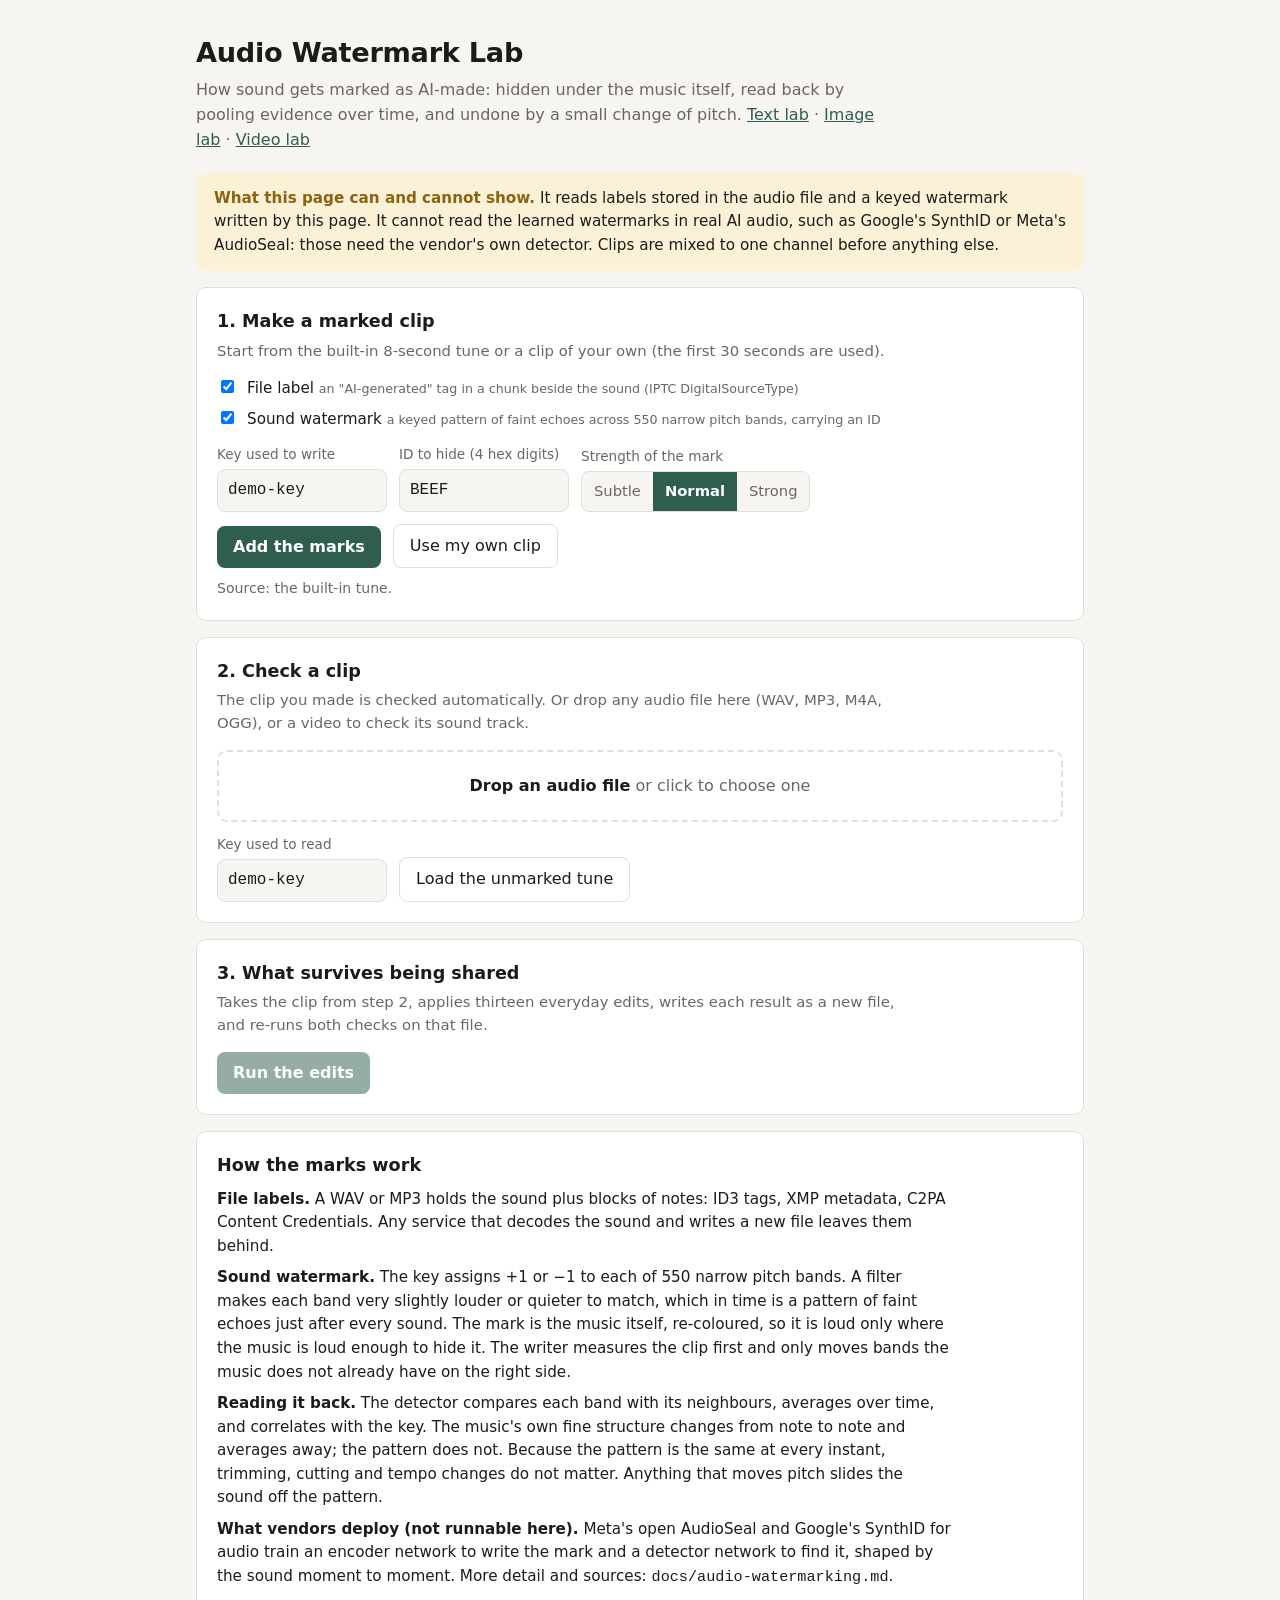
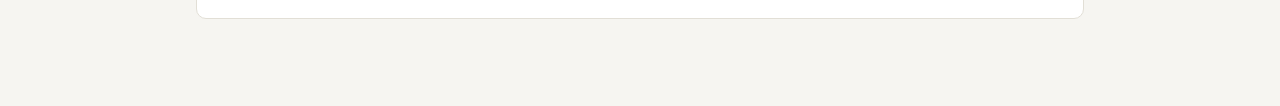
==== web/audio.html @ a5cd8087 "Initial commit" ====
<!DOCTYPE html>
<html lang="en">
<head>
<meta charset="utf-8">
<meta name="viewport" content="width=device-width, initial-scale=1">
<title>Audio Watermark Lab</title>
<style>
  :root {
    --bg: #f6f5f1; --panel: #ffffff; --ink: #1c1b19; --muted: #6b675f; --line: #e2dfd6;
    --accent: #2f5d50; --accent-ink: #ffffff; --neutral-bg: #efede6;
    --ai: #b3402a; --ai-bg: #fbeae5; --ok: #2f6b3f; --ok-bg: #e6f2e8; --warn: #8a6410; --warn-bg: #fbf1d6;
    --pos: #1baf7a; --neg: #eb6834; --series: #2a78d6; --grid: #e9e6de; --null: #d9d5ca;
  }
  @media (prefers-color-scheme: dark) {
    :root {
      --bg: #151614; --panel: #1f201d; --ink: #ecebe6; --muted: #a3a097; --line: #34352f;
      --accent: #7fc0aa; --accent-ink: #10201b; --neutral-bg: #2a2b27;
      --ai: #f0937e; --ai-bg: #3a211b; --ok: #8fd09d; --ok-bg: #1c2e20; --warn: #e6c36a; --warn-bg: #33290f;
      --pos: #199e70; --neg: #d95926; --series: #3987e5; --grid: #2c2d28; --null: #3b3c36;
    }
  }
  * { box-sizing: border-box; }
  body { margin: 0; background: var(--bg); color: var(--ink);
         font: 16px/1.55 system-ui, -apple-system, "Segoe UI", Roboto, sans-serif; }
  main { max-width: 920px; margin: 0 auto; padding: 32px 16px 72px; }
  a { color: var(--accent); }
  h1 { font-size: 1.7rem; margin: 0 0 4px; letter-spacing: -0.01em; }
  h2 { font-size: 1.1rem; margin: 0 0 4px; }
  h3 { font-size: .8rem; text-transform: uppercase; letter-spacing: .07em; color: var(--muted); margin: 22px 0 8px; }
  .lede { color: var(--muted); margin: 0 0 20px; max-width: 68ch; }
  .sub { color: var(--muted); font-size: .93rem; margin: 0 0 14px; max-width: 72ch; }
  .panel { background: var(--panel); border: 1px solid var(--line); border-radius: 10px; padding: 20px; margin-bottom: 16px; }
  .scope { background: var(--warn-bg); border-radius: 10px; padding: 14px 18px; margin-bottom: 16px; font-size: .95rem; }
  .scope b { color: var(--warn); }
  label, .lab { font-size: .85rem; color: var(--muted); display: block; margin-bottom: 4px; }
  input[type=text] { font: inherit; padding: 8px 10px; border: 1px solid var(--line); border-radius: 8px;
         background: var(--bg); color: var(--ink); width: 100%; font-family: ui-monospace, Consolas, monospace; }
  input[type=file] { display: none; }
  input[type=range] { width: 100%; accent-color: var(--accent); }
  input:focus-visible, button:focus-visible, .drop:focus-visible, .seg label:focus-within { outline: 2px solid var(--accent); outline-offset: 1px; }
  .row { display: flex; gap: 12px; align-items: end; flex-wrap: wrap; margin-top: 12px; }
  .row > .fix { flex: 0 0 170px; }
  .btn { font: inherit; font-weight: 600; padding: 9px 16px; border-radius: 8px; border: 0; cursor: pointer;
         background: var(--accent); color: var(--accent-ink); white-space: nowrap; text-decoration: none; display: inline-block; }
  .btn.ghost { background: none; color: var(--ink); border: 1px solid var(--line); font-weight: 500; }
  .btn[disabled] { opacity: .5; cursor: default; }
  .seg { display: inline-flex; border: 1px solid var(--line); border-radius: 8px; overflow: hidden; background: var(--bg); flex-wrap: wrap; }
  .seg label { margin: 0; padding: 8px 12px; cursor: pointer; color: var(--muted); font-size: .92rem; }
  .seg input { position: absolute; opacity: 0; pointer-events: none; }
  .seg label:has(input:checked) { background: var(--accent); color: var(--accent-ink); font-weight: 600; }
  .checks { display: grid; gap: 8px; margin: 4px 0; }
  .checks label { display: flex; gap: 10px; align-items: baseline; color: var(--ink); font-size: .95rem; margin: 0; cursor: pointer; }
  .checks small { color: var(--muted); }
  .drop { border: 2px dashed var(--line); border-radius: 10px; padding: 22px 16px; text-align: center; color: var(--muted); cursor: pointer; }
  .drop.over, .drop:hover { border-color: var(--accent); background: var(--neutral-bg); }
  .drop strong { color: var(--ink); }
  .note { color: var(--muted); font-size: .88rem; }
  .err { color: var(--ai); margin-top: 10px; font-size: .93rem; }
  .hidden { display: none !important; }

  video { width: 100%; max-width: 560px; display: block; border-radius: 8px; border: 1px solid var(--line); background: #000; margin-top: 14px; }
  .trio { display: grid; grid-template-columns: repeat(3, 1fr); gap: 10px; margin-top: 8px; }
  figure { margin: 0; } figure img { width: 100%; display: block; border-radius: 8px; border: 1px solid var(--line); background: var(--bg); }
  figcaption { font-size: .85rem; color: var(--muted); margin-top: 4px; }
  figcaption b { color: var(--ink); font-weight: 600; }

  .tiles { display: grid; grid-template-columns: repeat(2, 1fr); gap: 10px; margin: 4px 0 6px; }
  .tile { text-align: left; font: inherit; color: var(--ink); background: var(--bg); border: 1px solid var(--line);
          border-radius: 10px; padding: 12px 14px; cursor: pointer; border-top: 3px solid var(--line); }
  .tile[aria-selected="true"] { background: var(--panel); border-color: var(--accent); }
  .tile .name { font-size: .78rem; text-transform: uppercase; letter-spacing: .06em; color: var(--muted); }
  .tile .state { font-weight: 650; font-size: 1.05rem; margin: 2px 0; }
  .tile .num { font-size: .88rem; color: var(--muted); font-variant-numeric: tabular-nums; }
  .tile.s-detected { border-top-color: var(--ai); } .tile.s-detected .state { color: var(--ai); }
  .verdict { border-radius: 10px; padding: 14px 18px; margin: 14px 0 4px; }
  .verdict h2 { font-size: 1.2rem; margin: 0 0 2px; } .verdict p { margin: 0; font-size: .95rem; }
  .v-detected { background: var(--ai-bg); } .v-detected h2 { color: var(--ai); }
  .v-none { background: var(--neutral-bg); }

  .stats { display: grid; grid-template-columns: repeat(auto-fit, minmax(150px, 1fr)); gap: 10px; margin: 6px 0 2px; }
  .stat { border: 1px solid var(--line); border-radius: 8px; padding: 10px 12px; }
  .stat b { display: block; font-size: 1.3rem; font-variant-numeric: tabular-nums; letter-spacing: -0.01em; overflow-wrap: anywhere; }
  .stat span { font-size: .82rem; color: var(--muted); }
  .cap { font-size: .88rem; color: var(--muted); margin: 4px 0 0; max-width: 76ch; }
  .legend { display: flex; gap: 16px; flex-wrap: wrap; font-size: .85rem; color: var(--muted); margin: 0 0 8px; align-items: center; }
  .legend i { display: inline-block; width: 22px; height: 12px; border-radius: 3px; vertical-align: -1px; margin-right: 6px; }
  .legend label { display: inline-flex; gap: 6px; align-items: center; margin: 0; cursor: pointer; }
  .anat { display: flex; height: 34px; border-radius: 6px; overflow: hidden; gap: 2px; background: var(--panel); }
  .anat div { min-width: 5px; }
  .k-pixels { background: var(--series); } .k-label { background: var(--neg); } .k-other { background: var(--null); }
  .sw { display: inline-block; width: 12px; height: 12px; border-radius: 3px; margin-right: 8px; vertical-align: -1px; }
  .ev { border-top: 1px solid var(--line); padding: 10px 0; }
  .ev b { display: block; } .ev span { color: var(--muted); font-size: .93rem; }
  .tag { font-size: .72rem; border: 1px solid var(--line); border-radius: 999px; padding: 1px 8px; margin-left: 6px;
         color: var(--muted); font-weight: 400; vertical-align: 1px; }
  .over { position: relative; max-width: 560px; }
  .over img { width: 100%; display: block; border-radius: 8px; border: 1px solid var(--line); }
  .over canvas { position: absolute; inset: 0; width: 100%; height: 100%; border-radius: 8px; }
  .chart { position: relative; margin-top: 4px; }
  .chart svg { display: block; width: 100%; overflow: visible; }
  .chart text { fill: var(--muted); font-size: 11.5px; font-family: inherit; }
  .chart text.strong { fill: var(--ink); font-weight: 600; }
  #tip { position: fixed; z-index: 10; pointer-events: none; background: var(--ink); color: var(--bg); border-radius: 6px;
         padding: 6px 9px; font-size: .8rem; line-height: 1.35; max-width: 280px; box-shadow: 0 2px 10px rgba(0,0,0,.25); }
  #tip b { font-weight: 650; } #tip .k { opacity: .75; }
  table { width: 100%; border-collapse: collapse; font-size: .92rem; }
  th, td { text-align: left; padding: 7px 8px; border-top: 1px solid var(--line); }
  th { font-size: .76rem; text-transform: uppercase; letter-spacing: .06em; color: var(--muted); border-top: 0; }
  td.num { font-variant-numeric: tabular-nums; }
  .yes { color: var(--ok); font-weight: 600; } .no { color: var(--ai); font-weight: 600; } .na { color: var(--muted); }
  td small { color: var(--muted); font-weight: 400; margin-left: 6px; font-variant-numeric: tabular-nums; }
  details { margin-top: 10px; } summary { cursor: pointer; color: var(--muted); font-size: .9rem; }
  pre { background: var(--bg); border: 1px solid var(--line); border-radius: 8px; padding: 10px; overflow-x: auto;
        font-size: .78rem; margin: 6px 0 0; white-space: pre-wrap; word-break: break-word; }
  .scroll { overflow-x: auto; }
  .how p { margin: 8px 0; max-width: 76ch; font-size: .95rem; }
  @media (max-width: 680px) { .tiles, .trio { grid-template-columns: 1fr; } .panel { padding: 14px; } th, td { padding: 6px 4px; font-size: .85rem; } }
  audio { width: 100%; display: block; margin-top: 6px; }
  .pic { width: 100%; height: 110px; display: block; border-radius: 8px; border: 1px solid var(--line); background: #0d1b2a; }
  .over img { height: 190px; }
  .axis { display: flex; justify-content: space-between; font-size: .78rem; color: var(--muted); max-width: 560px; margin-top: 2px; }
</style>
</head>
<body>
<main>
  <h1>Audio Watermark Lab</h1>
  <p class="lede">How sound gets marked as AI-made: hidden under the music itself, read back by pooling evidence over time, and undone by a small change of pitch. <a href="/text">Text lab</a> · <a href="/image">Image lab</a> · <a href="/video">Video lab</a></p>

  <div class="scope">
    <b>What this page can and cannot show.</b> It reads labels stored in the audio file and a keyed watermark written by this page. It cannot read the learned watermarks in real AI audio, such as Google's SynthID or Meta's AudioSeal: those need the vendor's own detector. Clips are mixed to one channel before anything else.
  </div>

  <section class="panel" aria-labelledby="h-make">
    <h2 id="h-make">1. Make a marked clip</h2>
    <p class="sub">Start from the built-in 8-second tune or a clip of your own (the first <span id="lim-make">30</span> seconds are used).</p>
    <div class="checks">
      <label><input type="checkbox" id="m-label" checked><span>File label <small>an "AI-generated" tag in a chunk beside the sound (IPTC DigitalSourceType)</small></span></label>
      <label><input type="checkbox" id="m-mark" checked><span>Sound watermark <small>a keyed pattern of faint echoes across 550 narrow pitch bands, carrying an ID</small></span></label>
    </div>
    <div class="row">
      <div class="fix"><label for="wkey">Key used to write</label><input type="text" id="wkey" value="demo-key" maxlength="200"></div>
      <div class="fix"><label for="payload">ID to hide (4 hex digits)</label><input type="text" id="payload" value="BEEF" maxlength="4"></div>
      <div>
        <span class="lab" id="lab-s">Strength of the mark</span>
        <div class="seg" role="radiogroup" aria-labelledby="lab-s">
          <label><input type="radio" name="strength" value="subtle">Subtle</label>
          <label><input type="radio" name="strength" value="normal" checked>Normal</label>
          <label><input type="radio" name="strength" value="strong">Strong</label>
        </div>
      </div>
    </div>
    <div class="row">
      <button class="btn" id="make">Add the marks</button>
      <button class="btn ghost" id="pick">Use my own clip</button>
      <input type="file" id="make-file" accept="audio/*,video/*">
    </div>
    <p class="note" id="make-src" style="margin:10px 0 0">Source: the built-in tune.</p>
    <div class="err hidden" id="make-err" role="alert"></div>
    <div id="made" class="hidden">
      <div class="trio" style="margin-top:14px">
        <figure><img class="pic" id="pic-before" alt="Spectrogram of the clip before marking"><audio id="au-before" controls></audio><figcaption><b>Before</b></figcaption></figure>
        <figure><img class="pic" id="pic-after" alt="Spectrogram of the clip after marking"><audio id="au-after" controls></audio><figcaption><b>After</b> <span id="cap-after"></span></figcaption></figure>
        <figure><img class="pic" id="pic-mark" alt="Spectrogram of what the watermark added, amplified"><audio id="au-mark" controls></audio><figcaption><b>The mark on its own</b> <span id="cap-mark"></span></figcaption></figure>
      </div>
      <p class="cap">Each picture is the sound drawn out: time runs left to right, pitch bottom to top (0 to 12 kHz), brightness is loudness.</p>
      <p class="cap" id="made-cap"></p>
      <div class="row"><a class="btn ghost" id="dl" download="marked.wav">Download the marked WAV</a></div>
    </div>
  </section>

  <section class="panel" aria-labelledby="h-check">
    <h2 id="h-check">2. Check a clip</h2>
    <p class="sub">The clip you made is checked automatically. Or drop any audio file here (WAV, MP3, M4A, OGG), or a video to check its sound track.</p>
    <div class="drop" id="drop" tabindex="0" role="button" aria-label="Choose an audio file to check"><strong>Drop an audio file</strong> or click to choose one</div>
    <input type="file" id="check-file" accept="audio/*,video/*">
    <div class="row">
      <div class="fix"><label for="rkey">Key used to read</label><input type="text" id="rkey" value="demo-key" maxlength="200"></div>
      <button class="btn ghost" id="ex-plain">Load the unmarked tune</button>
    </div>
    <div class="err hidden" id="check-err" role="alert"></div>
    <div id="result" class="hidden">
      <div id="verdict" class="verdict" role="status"></div>
      <h3>Two checks, select one to see its evidence</h3>
      <div class="tiles" role="tablist" id="tiles"></div>
      <div id="view"></div>
    </div>
  </section>

  <section class="panel" aria-labelledby="h-surv">
    <h2 id="h-surv">3. What survives being shared</h2>
    <p class="sub">Takes the clip from step 2, applies thirteen everyday edits, writes each result as a new file, and re-runs both checks on that file.</p>
    <button class="btn" id="surv" disabled>Run the edits</button>
    <div class="err hidden" id="surv-err" role="alert"></div>
    <div id="surv-out"></div>
  </section>

  <section class="panel how" aria-labelledby="h-how">
    <h2 id="h-how">How the marks work</h2>
    <p><b>File labels.</b> A WAV or MP3 holds the sound plus blocks of notes: ID3 tags, XMP metadata, C2PA Content Credentials. Any service that decodes the sound and writes a new file leaves them behind.</p>
    <p><b>Sound watermark.</b> The key assigns +1 or −1 to each of 550 narrow pitch bands. A filter makes each band very slightly louder or quieter to match, which in time is a pattern of faint echoes just after every sound. The mark is the music itself, re-coloured, so it is loud only where the music is loud enough to hide it. The writer measures the clip first and only moves bands the music does not already have on the right side.</p>
    <p><b>Reading it back.</b> The detector compares each band with its neighbours, averages over time, and correlates with the key. The music's own fine structure changes from note to note and averages away; the pattern does not. Because the pattern is the same at every instant, trimming, cutting and tempo changes do not matter. Anything that moves pitch slides the sound off the pattern.</p>
    <p><b>What vendors deploy (not runnable here).</b> Meta's open AudioSeal and Google's SynthID for audio train an encoder network to write the mark and a detector network to find it, shaped by the sound moment to moment. More detail and sources: <code>docs/audio-watermarking.md</code>.</p>
  </section>
</main>
<div id="tip" class="hidden" role="tooltip"></div>

<script>
"use strict";
const $ = (q) => document.querySelector(q);
const NS = "http://www.w3.org/2000/svg";
function h(tag, attrs, ...kids) {
  const e = document.createElement(tag);
  for (const [k, v] of Object.entries(attrs || {})) {
    if (k === "class") e.className = v; else if (k === "text") e.textContent = v; else e.setAttribute(k, v);
  }
  for (const k of kids) if (k != null) e.append(k);
  return e;
}
function s(tag, attrs, text) {
  const e = document.createElementNS(NS, tag);
  for (const [k, v] of Object.entries(attrs || {})) e.setAttribute(k, v);
  if (text != null) e.textContent = text;
  return e;
}
const fmt = (x, d = 1) => Number(x).toFixed(d);
const pct = (x) => (100 * x).toFixed(0) + "%";
const kb = (n) => n < 1024 ? n + " bytes" : n < 1048576 ? (n / 1024).toFixed(n < 10240 ? 1 : 0) + " kB" : (n / 1048576).toFixed(1) + " MB";
const css = (v) => getComputedStyle(document.documentElement).getPropertyValue(v).trim();
const SUP = "⁰¹²³⁴⁵⁶⁷⁸⁹";
function oneInLog(lg) {
  if (lg < 3) return Math.max(2, Math.round(10 ** lg)).toLocaleString("en-US");
  if (lg < 6) return (Math.round(10 ** lg / 1000) * 1000).toLocaleString("en-US");
  if (lg < 9) return Number((10 ** (lg - 6)).toPrecision(2)) + " million";
  if (lg < 12) return Number((10 ** (lg - 9)).toPrecision(2)) + " billion";
  return "10" + String(Math.round(lg)).split("").map((d) => SUP[d]).join("");
}
const zLog = (z, p) => p > 1e-300 ? -Math.log10(p) : (z * z) / 2 / Math.LN10 + Math.log10(z * Math.sqrt(2 * Math.PI));
const rare = (lg) => lg > 30 ? "under 1 in 10³⁰" : "1 in " + oneInLog(lg);

const tip = $("#tip");
function showTip(ev, lines) {
  tip.replaceChildren();
  lines.forEach(([strong, rest], i) => {
    if (i) tip.append(h("br"));
    if (strong) tip.append(h("b", { text: strong }));
    if (rest) tip.append(h("span", { class: "k", text: (strong ? " " : "") + rest }));
  });
  tip.classList.remove("hidden");
  const r = tip.getBoundingClientRect();
  let x = ev.clientX + 14, y = ev.clientY + 16;
  if (x + r.width > innerWidth - 8) x = ev.clientX - r.width - 10;
  if (y + r.height > innerHeight - 8) y = ev.clientY - r.height - 12;
  tip.style.left = Math.max(8, x) + "px"; tip.style.top = Math.max(8, y) + "px";
}
const hideTip = () => tip.classList.add("hidden");
function fail(id, e) { const el = $(id); el.textContent = e.message || String(e); el.classList.remove("hidden"); }
async function post(url, fd) {
  const res = await fetch(url, { method: "POST", body: fd });
  if (!res.ok) throw new Error((await res.json().catch(() => ({}))).detail || "Request failed (" + res.status + ").");
  return res.json();
}
const b64blob = (b64, type) => new Blob([Uint8Array.from(atob(b64), (c) => c.charCodeAt(0))], { type });
/* ---- charts ---- */
function niceTicks(lo, hi, count) {
  const raw = (hi - lo) / count, mag = 10 ** Math.floor(Math.log10(raw));
  const step = [1, 2, 2.5, 5, 10].map((m) => m * mag).find((x) => x >= raw);
  const out = [];
  for (let v = Math.ceil(lo / step) * step; v <= hi + 1e-9; v += step) out.push(Math.round(v * 1e6) / 1e6);
  return out;
}
/* One line over the clip's frames, with the detection line and a crosshair. */
function lineChart(ys, o) {
  const wrap = h("div", { class: "chart" });
  const W = Math.max(300, $("#view").clientWidth || 800), H = 210, m = { l: 36, r: 84, t: 14, b: 34 }, N = ys.length;
  const lo = Math.min(-2, Math.floor(Math.min(...ys) - 1)), hi = Math.max(o.thr + 3, Math.ceil(Math.max(...ys) * 1.08 + 1));
  const x = (i) => m.l + (N > 1 ? i / (N - 1) : 0.5) * (W - m.l - m.r), y = (v) => m.t + ((hi - v) / (hi - lo)) * (H - m.t - m.b);
  const svg = s("svg", { viewBox: `0 0 ${W} ${H}`, height: H, role: "img", "aria-label": o.aria });
  for (const t of niceTicks(lo, hi, 5)) {
    svg.append(s("line", { x1: m.l, x2: W - m.r, y1: y(t), y2: y(t), stroke: t === 0 ? "var(--muted)" : "var(--grid)", "stroke-width": 1 }));
    svg.append(s("text", { x: m.l - 6, y: y(t) + 4, "text-anchor": "end" }, t));
  }
  const off = o.xOff || 0;       // the pooled chart counts frames from 1, the timeline counts time from 0
  for (const t of niceTicks(off * o.xScale, (N - 1 + off) * o.xScale, 6)) if (t >= off * o.xScale) svg.append(s("text", { x: x(t / o.xScale - off), y: H - m.b + 15, "text-anchor": "middle" }, t));
  svg.append(s("text", { x: m.l, y: H - 4 }, o.xLabel));
  if (o.marks) for (const i of o.marks) svg.append(s("line", { x1: x(i), x2: x(i), y1: m.t, y2: H - m.b, stroke: "var(--null)", "stroke-width": 2 }));
  const ty = y(o.thr);
  svg.append(s("line", { x1: m.l, x2: W - m.r, y1: ty, y2: ty, stroke: "var(--ai)", "stroke-width": 1.5, "stroke-dasharray": "5 4" }));
  svg.append(s("text", { x: W - m.r + 6, y: ty + 4, style: "fill:var(--ai)" }, "detected ≥ " + o.thr));
  svg.append(s("path", { d: ys.map((v, i) => (i ? "L" : "M") + x(i).toFixed(1) + " " + y(v).toFixed(1)).join(""),
    fill: "none", stroke: "var(--series)", "stroke-width": 2, "stroke-linejoin": "round", "stroke-linecap": "round" }));
  const last = ys[N - 1];
  svg.append(s("circle", { cx: x(N - 1), cy: y(last), r: 4.5, fill: "var(--series)", stroke: "var(--panel)", "stroke-width": 2 }));
  const ly = Math.abs(y(last) - ty) < 14 ? y(last) + (last >= o.thr ? -12 : 16) : y(last) + 4;
  svg.append(s("text", { x: W - m.r + 8, y: ly, class: "strong" }, o.endLabel(last)));
  const hair = s("line", { y1: m.t, y2: H - m.b, stroke: "var(--muted)", "stroke-width": 1, visibility: "hidden" });
  const dot = s("circle", { r: 4, fill: "var(--series)", stroke: "var(--panel)", "stroke-width": 2, visibility: "hidden" });
  const hit = s("rect", { x: m.l, y: m.t, width: W - m.l - m.r, height: H - m.t - m.b, fill: "transparent" });
  hit.addEventListener("pointermove", (ev) => {
    const r = svg.getBoundingClientRect(), px = (ev.clientX - r.left) * (W / r.width);
    const i = Math.max(0, Math.min(N - 1, Math.round(((px - m.l) / (W - m.l - m.r)) * (N - 1))));
    hair.setAttribute("x1", x(i)); hair.setAttribute("x2", x(i)); hair.setAttribute("visibility", "visible");
    dot.setAttribute("cx", x(i)); dot.setAttribute("cy", y(ys[i])); dot.setAttribute("visibility", "visible");
    showTip(ev, o.tip(i, ys[i]));
  });
  hit.addEventListener("pointerleave", () => { hair.setAttribute("visibility", "hidden"); dot.setAttribute("visibility", "hidden"); hideTip(); });
  svg.append(hair, dot, hit);
  wrap.append(svg);
  return wrap;
}
function bitBars(K) {
  const wrap = h("div", { class: "chart" });
  const W = Math.max(300, $("#view").clientWidth || 800), H = 210, m = { l: 34, r: 10, t: 12, b: 46 };
  const all = K.preamble_z.concat(K.payload_z), N = all.length, np = K.preamble_z.length;
  const ext = Math.max(4, Math.ceil(Math.max(...all.map(Math.abs)) + 1));
  const gap = 14, step = (W - m.l - m.r - gap) / N, bw = Math.max(2, step - 2);
  const xb = (i) => m.l + i * step + (i >= np ? gap : 0) + 1, y = (v) => m.t + ((ext - v) / (2 * ext)) * (H - m.t - m.b);
  const svg = s("svg", { viewBox: `0 0 ${W} ${H}`, height: H, role: "img", "aria-label": "Pooled correlation score for each of " + N + " message bits." });
  svg.append(s("rect", { x: m.l, width: W - m.l - m.r, y: y(2), height: y(-2) - y(2), fill: "var(--null)", opacity: .5 }));
  for (const t of niceTicks(-ext, ext, 6)) {
    svg.append(s("line", { x1: m.l, x2: W - m.r, y1: y(t), y2: y(t), stroke: t === 0 ? "var(--muted)" : "var(--grid)", "stroke-width": 1 }));
    svg.append(s("text", { x: m.l - 6, y: y(t) + 4, "text-anchor": "end" }, t));
  }
  all.forEach((v, i) => {
    const pre = i < np, up = v >= 0, y0 = y(0), y1 = y(v), top = Math.min(y0, y1), hgt = Math.max(1, Math.abs(y1 - y0)), r = Math.min(3, hgt, bw / 2), bx = xb(i);
    const d = up ? `M${bx} ${y0}V${top + r}Q${bx} ${top} ${bx + r} ${top}H${bx + bw - r}Q${bx + bw} ${top} ${bx + bw} ${top + r}V${y0}Z`
                 : `M${bx} ${y0}V${y1 - r}Q${bx} ${y1} ${bx + r} ${y1}H${bx + bw - r}Q${bx + bw} ${y1} ${bx + bw} ${y1 - r}V${y0}Z`;
    const bar = s("path", { d, fill: pre ? (up ? "var(--pos)" : "var(--neg)") : "var(--series)" });
    const hit = s("rect", { x: bx - 1, y: m.t, width: step, height: H - m.t - m.b, fill: "transparent" });
    hit.addEventListener("pointermove", (ev) => { bar.setAttribute("opacity", .7); showTip(ev, pre
      ? [[fmt(v), "preamble bit " + (i + 1)], ["", up ? "Agrees with the key's fixed pattern." : "Disagrees with the key's fixed pattern."]]
      : [[fmt(v), "payload bit " + (i - np + 1)], ["", "Reads as " + (up ? 1 : 0) + (Math.abs(v) < 2 ? ", but within chance range." : ".")]]); });
    hit.addEventListener("pointerleave", () => { bar.removeAttribute("opacity"); hideTip(); });
    svg.append(bar, hit);
    if (!pre && step >= 11) svg.append(s("text", { x: bx + bw / 2, y: H - m.b + 13, "text-anchor": "middle" }, up ? "1" : "0"));
  });
  svg.append(s("text", { x: xb(0), y: H - 6 }, np + " preamble bits"));
  svg.append(s("text", { x: xb(np), y: H - 6 }, (N - np) + " payload bits" + (K.payload_hex ? ", ID " + K.payload_hex + " (lowest bit first)" : ", read only if the mark is found")));
  wrap.append(svg);
  return wrap;
}
/* ---------- 1. make ---------- */
let source = null, made = null;
$("#pick").addEventListener("click", () => $("#make-file").click());
$("#make-file").addEventListener("change", (e) => {
  const f = e.target.files[0]; if (!f) return;
  source = { blob: f, name: f.name };
  $("#make-src").textContent = "Source: " + f.name + ".";
});
$("#make").addEventListener("click", async () => {
  $("#make-err").classList.add("hidden"); $("#make").disabled = true; $("#make").textContent = "Marking…";
  try {
    const fd = new FormData();
    if (source) fd.append("file", source.blob, source.name);
    fd.append("label", $("#m-label").checked); fd.append("mark", $("#m-mark").checked);
    fd.append("key", $("#wkey").value || "demo-key"); fd.append("payload", $("#payload").value || "0");
    fd.append("strength", document.querySelector("input[name=strength]:checked").value);
    const r = await post("/api/audio/make", fd);
    made = b64blob(r.after, "audio/wav");
    for (const k of ["before", "after", "mark"]) {
      $("#au-" + k).src = URL.createObjectURL(k === "after" ? made : b64blob(r[k], "audio/wav"));
      $("#pic-" + k).src = "data:image/png;base64," + r["pic_" + k];
    }
    $("#dl").href = URL.createObjectURL(made);
    $("#cap-after").textContent = r.marks.mark ? "listen for a difference" : "sound untouched";
    $("#cap-mark").textContent = r.marks.mark ? "made " + r.mark_gain_db + " dB louder so it can be heard and seen" : "nothing: a label is not in the sound";
    $("#made-cap").textContent = r.marks.mark
      ? "The writer moved " + pct(r.bands_pushed) + " of the " + r.bands + " bands, by " + r.mean_push_db + " dB on average and " + r.largest_push_db + " dB at most. " +
        "What it added is " + r.mark_below_db + " dB quieter than the music. It follows the music's shape because it is made from the music; where the tune is silent, so is the mark."
      : "Only the file label was added, so the sound is identical. The label is a separate chunk in the file.";
    $("#made").classList.remove("hidden");
    $("#rkey").value = $("#wkey").value || "demo-key";
    check(made, "marked.wav");
  } catch (e) { fail("#make-err", e); } finally { $("#make").disabled = false; $("#make").textContent = "Add the marks"; }
});

/* ---------- 2. check ---------- */
let R = null, cur = null, view = "mark", showMap = true;
async function check(blob, name, keepView) {
  $("#check-err").classList.add("hidden");
  try {
    const fd = new FormData(); fd.append("file", blob, name); fd.append("key", $("#rkey").value || "demo-key");
    R = await post("/api/audio/check", fd);
    cur = { blob, name };
    $("#surv").disabled = false; $("#surv-out").replaceChildren();
    render(!keepView);
  } catch (e) { fail("#check-err", e); }
}
const drop = $("#drop");
drop.addEventListener("click", () => $("#check-file").click());
drop.addEventListener("keydown", (e) => { if (e.key === "Enter" || e.key === " ") { e.preventDefault(); $("#check-file").click(); } });
drop.addEventListener("dragover", (e) => { e.preventDefault(); drop.classList.add("over"); });
drop.addEventListener("dragleave", () => drop.classList.remove("over"));
drop.addEventListener("drop", (e) => { e.preventDefault(); drop.classList.remove("over"); const f = e.dataTransfer.files[0]; if (f) check(f, f.name); });
$("#check-file").addEventListener("change", (e) => { const f = e.target.files[0]; if (f) check(f, f.name); });
$("#ex-plain").addEventListener("click", async () => {
  try { check(await (await fetch("/api/audio/sample")).blob(), "tune.wav"); } catch (e) { fail("#check-err", e); }
});
let kt = null;
$("#rkey").addEventListener("input", () => { clearTimeout(kt); kt = setTimeout(() => cur && check(cur.blob, cur.name, true), 500); });

const CHECKS = [{ id: "labels", name: "File labels" }, { id: "mark", name: "Sound watermark" }];
function render(auto) {
  $("#result").classList.remove("hidden");
  const L = R.labels, M = R.mark, found = [];
  if (L.verdict === "detected") found.push("an AI label in the file");
  if (M.verdict === "detected") found.push("the keyed sound watermark");
  const v = $("#verdict");
  v.className = "verdict v-" + (found.length ? "detected" : "none");
  const info = cur.name + ": " + R.file.seconds + " s, " + (R.file.codec || "unknown format") + (R.file.source_rate ? ", " + (R.file.source_rate / 1000) + " kHz" : "") +
    (R.file.channels > 1 ? ", " + R.file.channels + " channels mixed to one" : "") + ". " + (R.file.cut_short ? "Only the first part was read. " : "");
  v.replaceChildren(h("h2", { text: found.length ? "Found: " + found.join(" and ") : "No mark found" }),
    h("p", { text: info + (found.length ? "" : "That does not make the clip human-made: labels are lost on upload and vendor watermarks cannot be read here.") }));
  if (auto) view = M.verdict === "detected" ? "mark" : L.verdict === "detected" ? "labels" : "mark";
  tiles(); renderView();
}
function tiles() {
  const L = R.labels, M = R.mark, box = $("#tiles"); box.replaceChildren();
  const rows = {
    labels: [L.verdict === "detected" ? "AI label found" : "None found", L.label_bytes ? kb(L.label_bytes) + " of notes in the file" : "no label blocks in the file", L.verdict],
    mark: [M.verdict === "detected" ? "Watermark found" : M.verdict === "too_short" ? "Too little sound" : "Not found", "score " + fmt(M.z) + ", line at " + M.threshold, M.verdict],
  };
  for (const c of CHECKS) {
    const [state, num, verdict] = rows[c.id];
    const b = h("button", { class: "tile" + (verdict === "detected" ? " s-detected" : ""), role: "tab", "aria-selected": String(view === c.id), "aria-controls": "view" },
      h("div", { class: "name", text: c.name }), h("div", { class: "state", text: state }), h("div", { class: "num", text: num }));
    b.addEventListener("click", () => { view = c.id; tiles(); renderView(); });
    box.append(b);
  }
}
function stat(big, small) { return h("div", { class: "stat" }, h("b", { text: big }), h("span", { text: small })); }
function renderView() {
  hideTip();
  const box = $("#view"); box.replaceChildren();
  (view === "labels" ? labelsView : markView)(box);
}

function labelsView(box) {
  const L = R.labels;
  box.append(h("h3", { text: "What the file is made of" }));
  const bar = h("div", { class: "anat", role: "img", "aria-label": "File blocks in order: " + L.parts.map((p) => p.name + " " + kb(p.bytes)).join(", ") });
  for (const p of L.parts) {
    const d = h("div", { class: "k-" + p.kind, style: "flex:" + p.bytes + " 1 0" });
    d.addEventListener("pointermove", (ev) => showTip(ev, [[kb(p.bytes), pct(p.bytes / L.total_bytes) + " of the file"], ["", p.name]]));
    d.addEventListener("pointerleave", hideTip);
    bar.append(d);
  }
  box.append(bar);
  const tb = h("tbody");
  for (const p of L.parts) tb.append(h("tr", {}, h("td", {}, h("span", { class: "sw k-" + p.kind }), p.name),
    h("td", { text: p.kind === "pixels" ? "the sound itself" : p.kind === "label" ? "a note about it" : "housekeeping" }), h("td", { class: "num", text: kb(p.bytes) })));
  box.append(h("div", { class: "scroll" }, h("table", {}, h("thead", {}, h("tr", {}, h("th", { text: "Block, in file order" }), h("th", { text: "Holds" }), h("th", { text: "Size" }))), tb)));
  box.append(h("p", { class: "cap", text: "Labels sit in orange blocks outside the sound data. Converting to another format, or uploading to a service that re-encodes, writes a new file from the sound alone." }));
  box.append(h("h3", { text: "What the notes say" }));
  const STR = { declared: "signed declaration", strong: "strong", weak: "weak hint", info: "for information" };
  for (const e of L.findings) {
    const row = h("div", { class: "ev" }, h("b", {}, e.check, h("span", { class: "tag", text: STR[e.strength] || e.strength })), h("span", { text: e.finding }));
    if (e.details && Object.keys(e.details).length) row.append(h("details", {}, h("summary", { text: "Raw values" }), h("pre", { text: JSON.stringify(e.details, null, 2) })));
    box.append(row);
  }
}

/* The clip's spectrogram with the evidence drawn over it: one cell per time window and pitch range. */
function overlay(map) {
  const wrap = h("div", { class: "over" }), img = h("img", { src: "data:image/png;base64," + R.picture, alt: "Spectrogram of the clip with the evidence map drawn over it" }), cv = h("canvas");
  wrap.append(img, cv);
  const dur = R.file.seconds, top = R.picture_max_hz;
  const cellAt = (fx, fy) => {
    const hz = (1 - fy) * top, t = fx * dur;
    const r = map.hz.findIndex((v, i) => i < map.rows && hz <= v && hz > map.hz[i + 1]);
    const c = Math.floor((t - map.t0 - (map.window - map.step) / 2) / map.step);
    return r >= 0 && c >= 0 && c < map.cols ? [r, c] : null;
  };
  const draw = () => {
    const W = cv.width = wrap.clientWidth * devicePixelRatio, H = cv.height = wrap.clientHeight * devicePixelRatio;
    const g = cv.getContext("2d"); g.clearRect(0, 0, W, H);
    if (!showMap) return;
    const pos = css("--pos"), neg = css("--neg"), x0 = map.t0 + (map.window - map.step) / 2;
    map.cells.forEach((row, r) => row.forEach((val, c) => {
      if (val == null) return;
      const a = Math.max(-1, Math.min(1, val / 4)); if (Math.abs(a) < 0.08) return;
      const x = ((x0 + c * map.step) / dur) * W, w = (map.step / dur) * W, y = (1 - map.hz[r] / top) * H, hh = ((map.hz[r] - map.hz[r + 1]) / top) * H;
      g.globalAlpha = Math.abs(a) * 0.7; g.fillStyle = a > 0 ? pos : neg;
      g.fillRect(x + 1, y + 1, Math.max(1, w - 2), Math.max(1, hh - 2));
    }));
  };
  img.addEventListener("load", draw);
  cv.addEventListener("pointermove", (ev) => {
    const b = cv.getBoundingClientRect(), hit = cellAt((ev.clientX - b.left) / b.width, (ev.clientY - b.top) / b.height);
    if (!hit || map.cells[hit[0]][hit[1]] == null) return hideTip();
    const [r, c] = hit, v = map.cells[r][c];
    showTip(ev, [[fmt(v), "score for this stretch and pitch range"], ["", fmt(map.hz[r + 1] / 1000, 1) + " to " + fmt(map.hz[r] / 1000, 1) + " kHz, around " + fmt(map.t0 + map.window / 2 + c * map.step, 1) + " s"]]);
  });
  cv.addEventListener("pointerleave", hideTip);
  const cb = h("input", { type: "checkbox" }); cb.checked = showMap;
  cb.addEventListener("change", () => { showMap = cb.checked; draw(); });
  return [h("div", { class: "legend" }, h("label", {}, cb, "Show the map"), h("span", {}, h("i", { style: "background:var(--pos)" }), "agrees with the key"),
    h("span", {}, h("i", { style: "background:var(--neg)" }), "runs against it"), h("span", { text: "no colour = chance level or silence" })), wrap,
    h("div", { class: "axis" }, h("span", { text: "0 s" }), h("span", { text: "time left to right, pitch bottom to top (0 to 12 kHz)" }), h("span", { text: fmt(dur, 1) + " s" }))];
}

function markView(box) {
  const M = R.mark, found = M.verdict === "detected";
  if (M.verdict === "too_short") { box.append(h("p", { class: "cap", text: "There is under half a second of sound to work with, too little for this watermark." })); return; }
  const weakest = Math.min(...M.payload_z.map(Math.abs));
  box.append(h("h3", { text: "The count" }));
  box.append(h("div", { class: "stats" },
    stat(fmt(M.z), "score for the whole clip (line at " + M.threshold + ", most possible " + M.ceiling + ")"),
    stat(M.z > 0.5 ? rare(zLog(M.z, M.p)) : "ordinary", M.z > 0.5 ? "clips without this key's mark score this high" : "for a clip without this key's mark"),
    stat(found ? M.payload_hex : "none", found ? (weakest < 2 ? "ID read, but its least certain bit scores only " + fmt(weakest) : "ID carried by the mark") : "no ID: the mark was not found"),
    stat(pct(M.usable_share), "of band readings were usable; the rest held a strong pure tone or a gap")));

  const T = M.timeline.filter((p) => p.z != null), B = M.building.filter((p) => p.z != null);
  if (T.length > 1) {
    box.append(h("h3", { text: "The score through the clip" }));
    box.append(lineChart(T.map((p) => p.z), { thr: M.threshold, xScale: M.map.step, xOff: T[0].t / M.map.step, xLabel: "time in the clip, seconds",
      aria: "Score of each " + M.map.window + "-second stretch of the clip. Detection line " + M.threshold + ".",
      endLabel: (v) => "last: " + fmt(v),
      tip: (i, v) => [[fmt(v, 2), "the " + M.map.window + " s around " + fmt(T[i].t, 1) + " s"], ["", v >= M.threshold ? "This stretch is detectable on its own." : "Not detectable on its own."]] }));
    const alone = T.filter((p) => p.z >= M.threshold).length;
    box.append(h("p", { class: "cap", text: "Each point scores a " + M.map.window + "-second stretch on its own: " + alone + " of " + T.length + " pass the line. A dip marks sound that does not carry the mark, such as a section spliced in from elsewhere." }));
  }
  if (B.length > 1) {
    box.append(h("h3", { text: "The score as more of the clip is heard" }));
    box.append(lineChart(B.map((p) => p.z), { thr: M.threshold, xScale: M.map.step, xOff: B[0].t / M.map.step, xLabel: "seconds heard, from the start of the clip",
      aria: "Score using only the first part of the clip, from " + fmt(B[0].z) + " to " + fmt(M.z) + " for the whole clip.",
      endLabel: (v) => "all: " + fmt(v),
      tip: (i, v) => [[fmt(v, 2), "using the first " + fmt(B[i].t, 1) + " s"]] }));
    box.append(h("p", { class: "cap", text: "Unlike video frames, successive moments of music really are different, so the evidence keeps building" +
      (found && B[0].z > 0.5 ? ": the whole clip scores " + fmt(M.z / B[0].z, 1) + " times what its first " + fmt(B[0].t, 1) + " s does." : ".") + " A longer clip can carry a quieter mark." }));
  }
  box.append(h("h3", { text: "One score per message bit" }));
  box.append(bitBars(M));
  box.append(h("p", { class: "cap", text: "Each bit is spread over about " + M.per_bit + " bands scattered across the pitch range. Bars inside the grey band are chance. Detecting the mark takes less evidence than reading every ID bit correctly." }));
  box.append(h("h3", { text: "Where in time and pitch the pattern was found" }));
  box.append(...overlay(M.map));
  box.append(h("p", { class: "cap", text: "The same test on each stretch of time and each of six pitch ranges, drawn over the clip's spectrogram. Pitch ranges crowded with strong harmonics give the detector little to read." }));
}

/* ---------- 3. survive ---------- */
$("#surv").addEventListener("click", async () => {
  if (!cur) return;
  $("#surv-err").classList.add("hidden"); $("#surv").disabled = true; $("#surv").textContent = "Editing…";
  try {
    const fd = new FormData(); fd.append("file", cur.blob, cur.name); fd.append("key", $("#rkey").value || "demo-key");
    const S = await post("/api/audio/survive", fd), base = S.rows[0], out = $("#surv-out"); out.replaceChildren();
    const cell = (present, ok, extra) => !present ? h("td", { class: "na", text: "not in this clip" })
      : h("td", {}, h("span", { class: ok ? "yes" : "no", text: ok ? "✓ survives" : "✕ lost" }), extra ? h("small", { text: extra }) : null);
    const tb = h("tbody");
    for (const r of S.rows) tb.append(h("tr", {}, h("td", { text: r.edit === "No edit" ? "No edit (the file as it is)" : r.edit }),
      cell(base.label, r.label), cell(base.found, r.found, "score " + r.z),
      !base.found ? h("td", { class: "na", text: "–" }) : !r.found ? h("td", { class: "na", text: "not read" })
        : h("td", {}, h("span", { class: r.id_ok ? "yes" : "no", text: r.id_ok ? "✓ " + r.id : "✕ read as " + r.id }))));
    out.append(h("div", { class: "scroll", style: "margin-top:14px" }, h("table", {}, h("thead", {}, h("tr", {}, h("th", { text: "Edit, saved as a new file" }), h("th", { text: "File label" }),
      h("th", { text: "Sound watermark" }), h("th", { text: "ID read back" }))), tb)));
    const n = (f) => S.rows.slice(1).filter(f).length, tot = S.rows.length - 1;
    out.append(h("p", { class: "cap", text: "Of " + tot + " edits: the label survived " + (base.label ? n((r) => r.label) : "n/a") + ", the sound watermark " + (base.found ? n((r) => r.found) : "n/a") +
      ". Trimming, cutting the start and changing tempo do no harm, because the pattern is the same at every instant. Shifting pitch by even 1% slides every band off the pattern. Low-bitrate codecs and added noise replace the quiet detail the mark lives in." }));
  } catch (e) { fail("#surv-err", e); } finally { $("#surv").disabled = false; $("#surv").textContent = "Run the edits"; }
});

let rz = null;
addEventListener("resize", () => { clearTimeout(rz); rz = setTimeout(() => R && renderView(), 150); });
fetch("/api/audio/status").then((r) => r.json()).then((st) => {
  $("#lim-make").textContent = st.make_seconds;
  if (!st.ffmpeg) $("#make-src").textContent = "ffmpeg was not found on this computer: only 16-bit WAV files can be read, and the edit test will not run.";
}).catch(() => {});
</script>
</body>
</html>
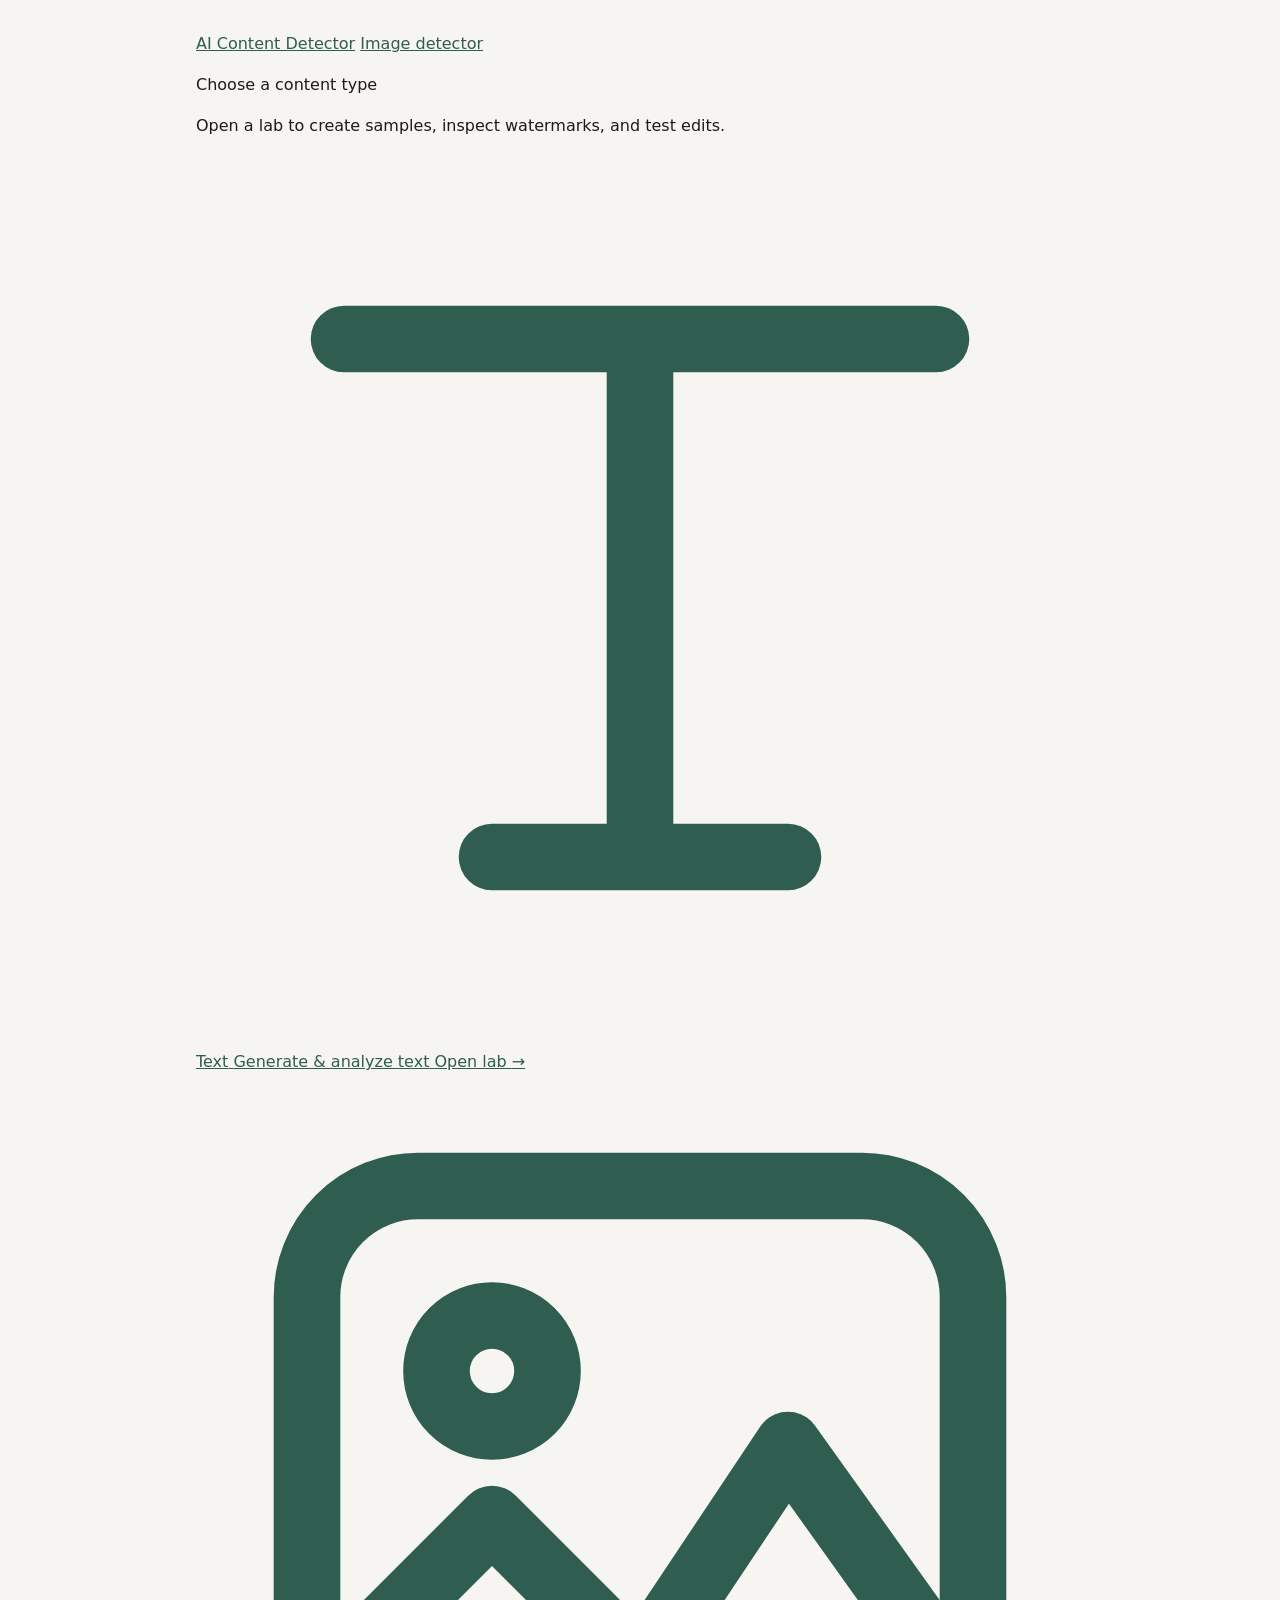
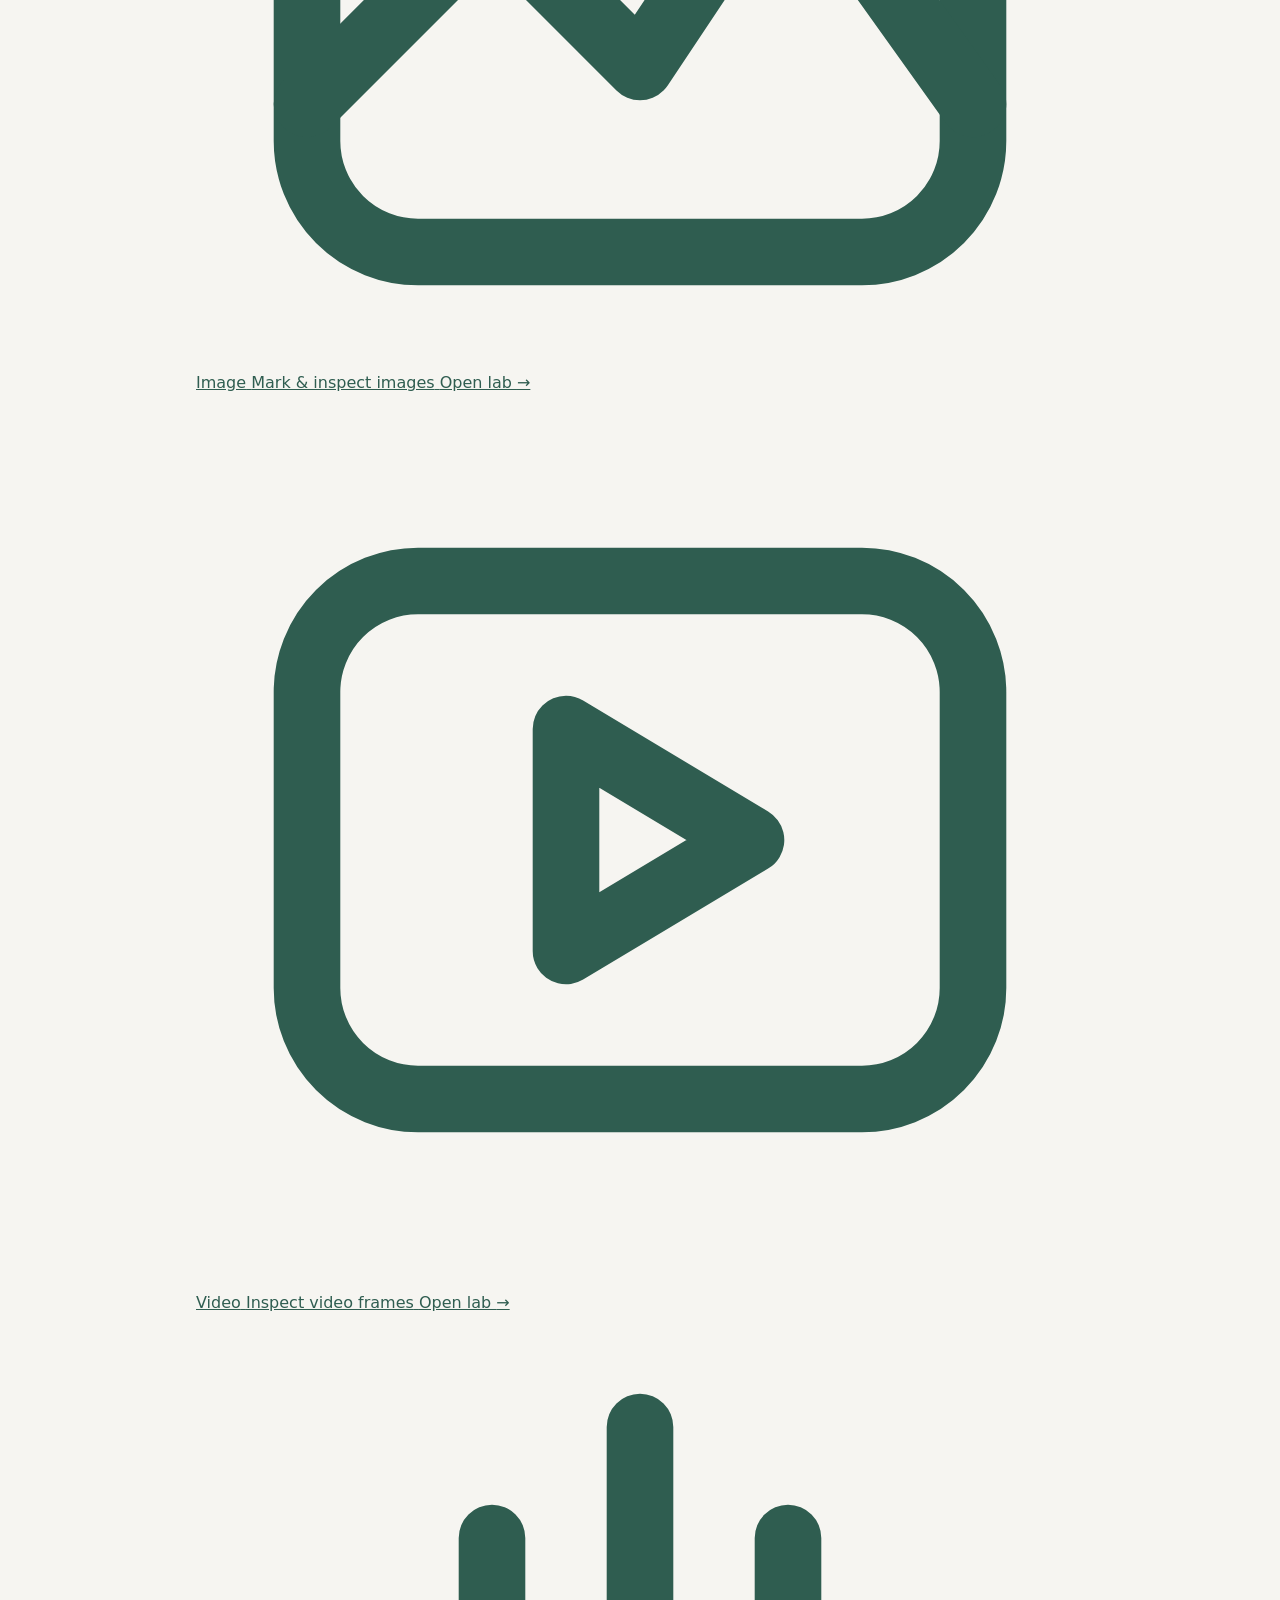
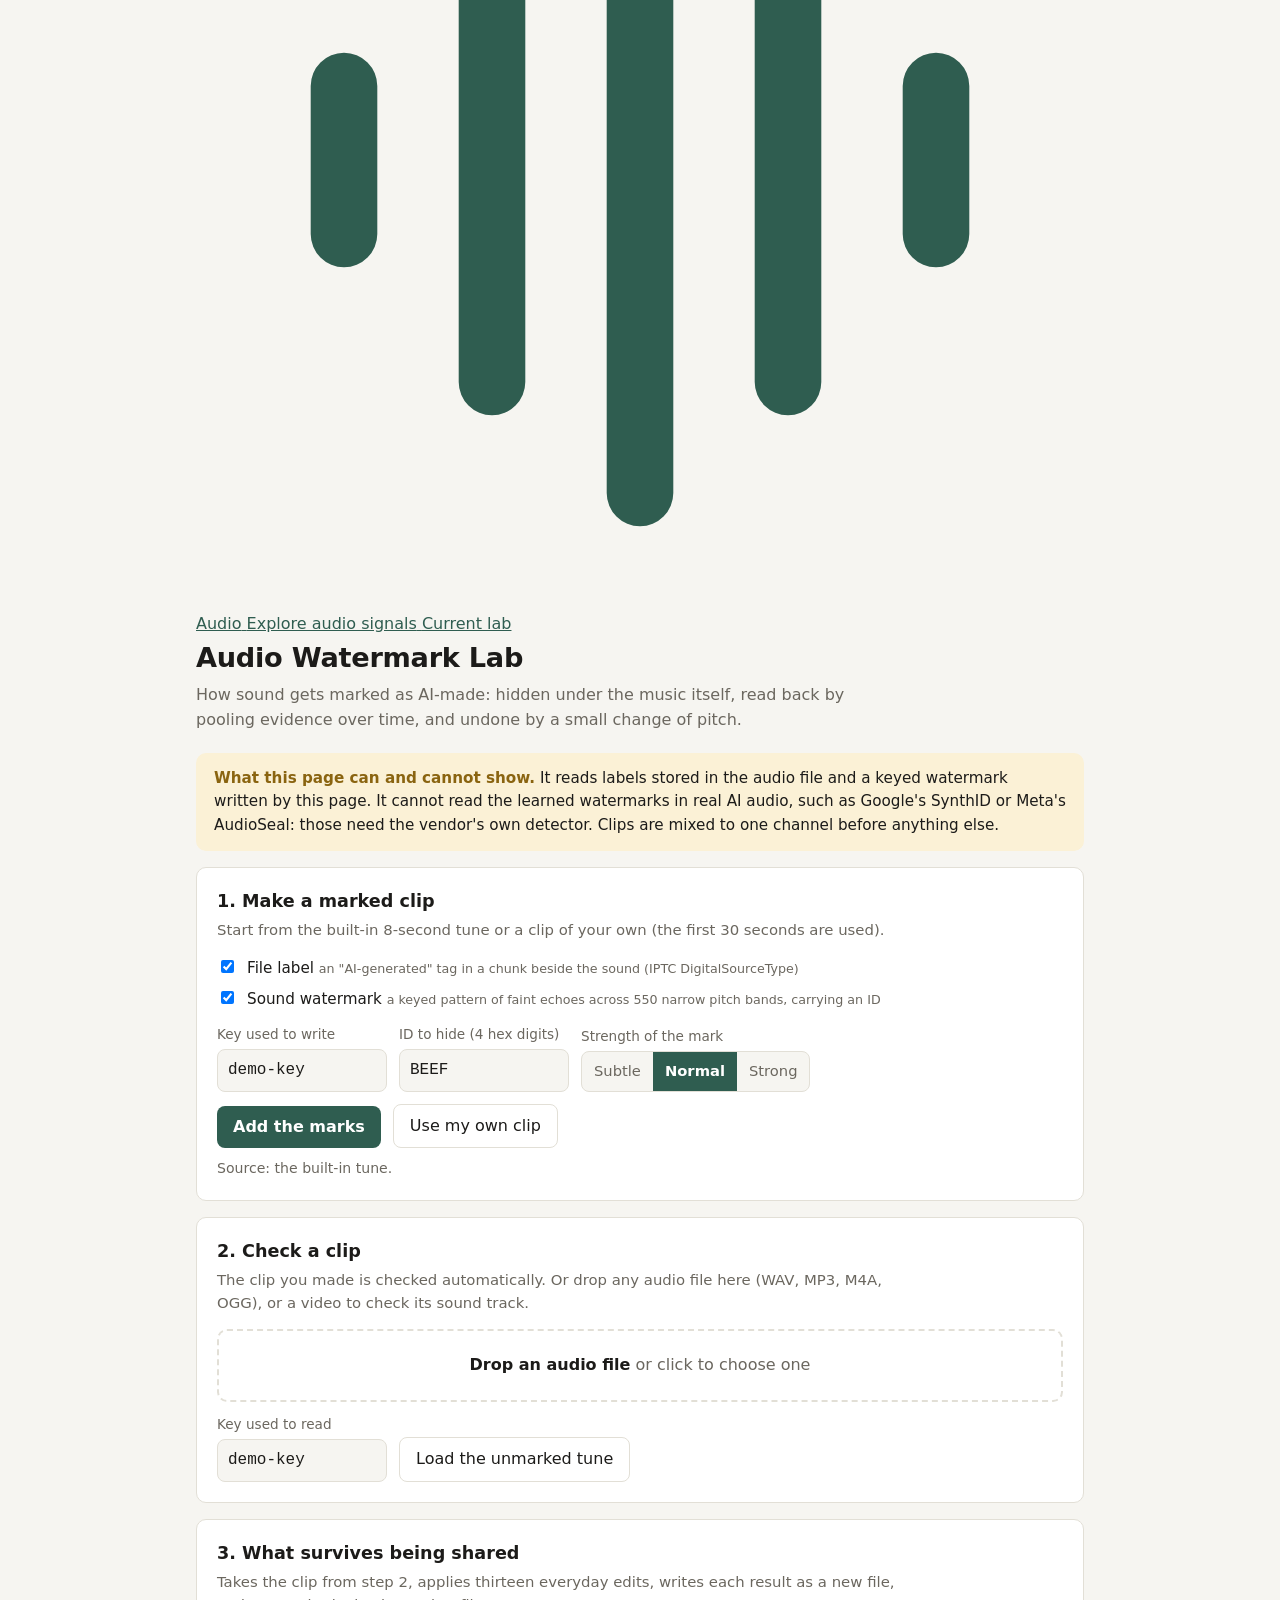
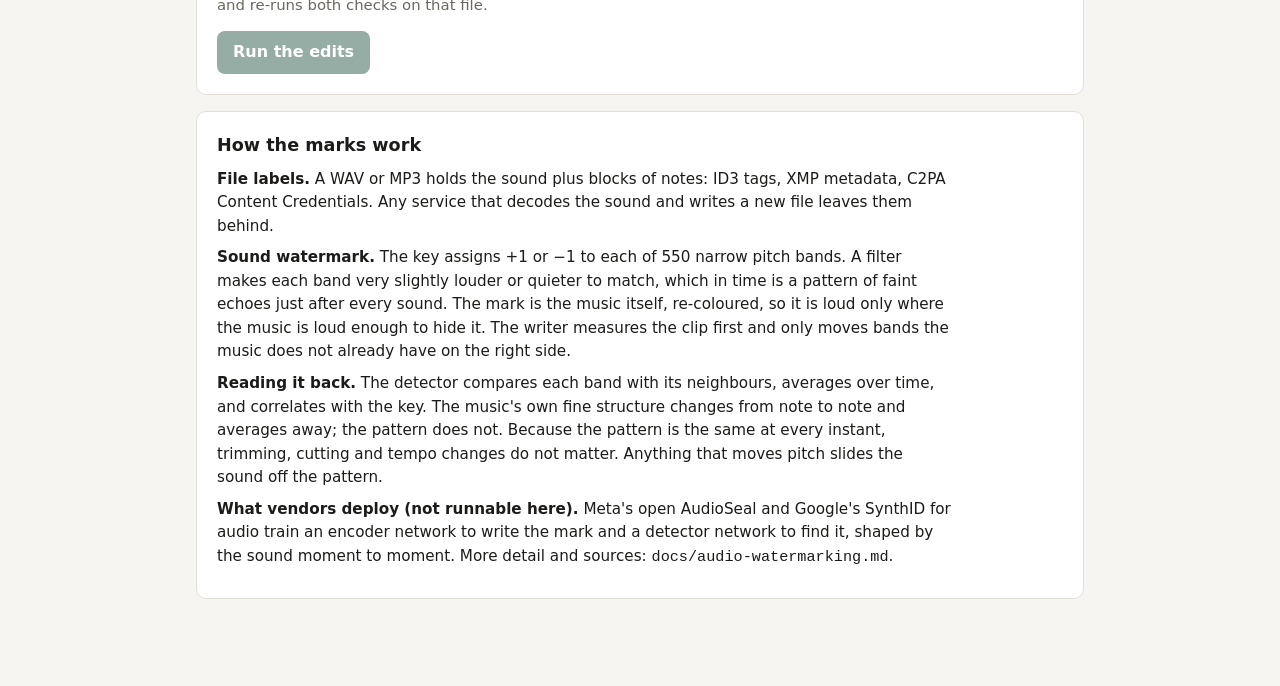
==== commit e8394da2: "Add navigation bar for content type selection across all lab pages" ====
--- a/web/audio.html
+++ b/web/audio.html
@@ -120,11 +120,43 @@
   .over img { height: 190px; }
   .axis { display: flex; justify-content: space-between; font-size: .78rem; color: var(--muted); max-width: 560px; margin-top: 2px; }
 </style>
+<link rel="stylesheet" href="/navigation.css">
 </head>
 <body>
 <main>
+  <nav class="mode-nav" aria-label="Content type">
+    <div class="mode-nav__header">
+      <a class="mode-nav__brand" href="/">AI Content Detector</a>
+      <a class="mode-nav__detector" href="/">Image detector</a>
+    </div>
+    <p class="mode-nav__title">Choose a content type</p>
+    <p class="mode-nav__hint">Open a lab to create samples, inspect watermarks, and test edits.</p>
+    <div class="mode-nav__links">
+      <a class="mode-nav__link" href="/text">
+        <span class="mode-nav__name"><svg viewBox="0 0 24 24" fill="none" stroke="currentColor" stroke-width="1.8" stroke-linecap="round" stroke-linejoin="round" aria-hidden="true" focusable="false"><path d="M4 5h16M12 5v14M8 19h8"/></svg>Text</span>
+        <span class="mode-nav__description">Generate &amp; analyze text</span>
+        <span class="mode-nav__action">Open lab <span aria-hidden="true">&rarr;</span></span>
+      </a>
+      <a class="mode-nav__link" href="/image">
+        <span class="mode-nav__name"><svg viewBox="0 0 24 24" fill="none" stroke="currentColor" stroke-width="1.8" stroke-linecap="round" stroke-linejoin="round" aria-hidden="true" focusable="false"><rect x="3" y="3" width="18" height="18" rx="3"/><circle cx="8" cy="8" r="1.5"/><path d="m3 17 5-5 4 4 4-6 5 7"/></svg>Image</span>
+        <span class="mode-nav__description">Mark &amp; inspect images</span>
+        <span class="mode-nav__action">Open lab <span aria-hidden="true">&rarr;</span></span>
+      </a>
+      <a class="mode-nav__link" href="/video">
+        <span class="mode-nav__name"><svg viewBox="0 0 24 24" fill="none" stroke="currentColor" stroke-width="1.8" stroke-linecap="round" stroke-linejoin="round" aria-hidden="true" focusable="false"><rect x="3" y="5" width="18" height="14" rx="3"/><path d="m10 9 5 3-5 3Z"/></svg>Video</span>
+        <span class="mode-nav__description">Inspect video frames</span>
+        <span class="mode-nav__action">Open lab <span aria-hidden="true">&rarr;</span></span>
+      </a>
+      <a class="mode-nav__link" href="/audio" aria-current="page">
+        <span class="mode-nav__name"><svg viewBox="0 0 24 24" fill="none" stroke="currentColor" stroke-width="1.8" stroke-linecap="round" stroke-linejoin="round" aria-hidden="true" focusable="false"><path d="M4 10v4M8 6v12M12 3v18M16 6v12M20 10v4"/></svg>Audio</span>
+        <span class="mode-nav__description">Explore audio signals</span>
+        <span class="mode-nav__action">Current lab</span>
+      </a>
+    </div>
+  </nav>
+
   <h1>Audio Watermark Lab</h1>
-  <p class="lede">How sound gets marked as AI-made: hidden under the music itself, read back by pooling evidence over time, and undone by a small change of pitch. <a href="/text">Text lab</a> · <a href="/image">Image lab</a> · <a href="/video">Video lab</a></p>
+  <p class="lede">How sound gets marked as AI-made: hidden under the music itself, read back by pooling evidence over time, and undone by a small change of pitch.</p>
 
   <div class="scope">
     <b>What this page can and cannot show.</b> It reads labels stored in the audio file and a keyed watermark written by this page. It cannot read the learned watermarks in real AI audio, such as Google's SynthID or Meta's AudioSeal: those need the vendor's own detector. Clips are mixed to one channel before anything else.
